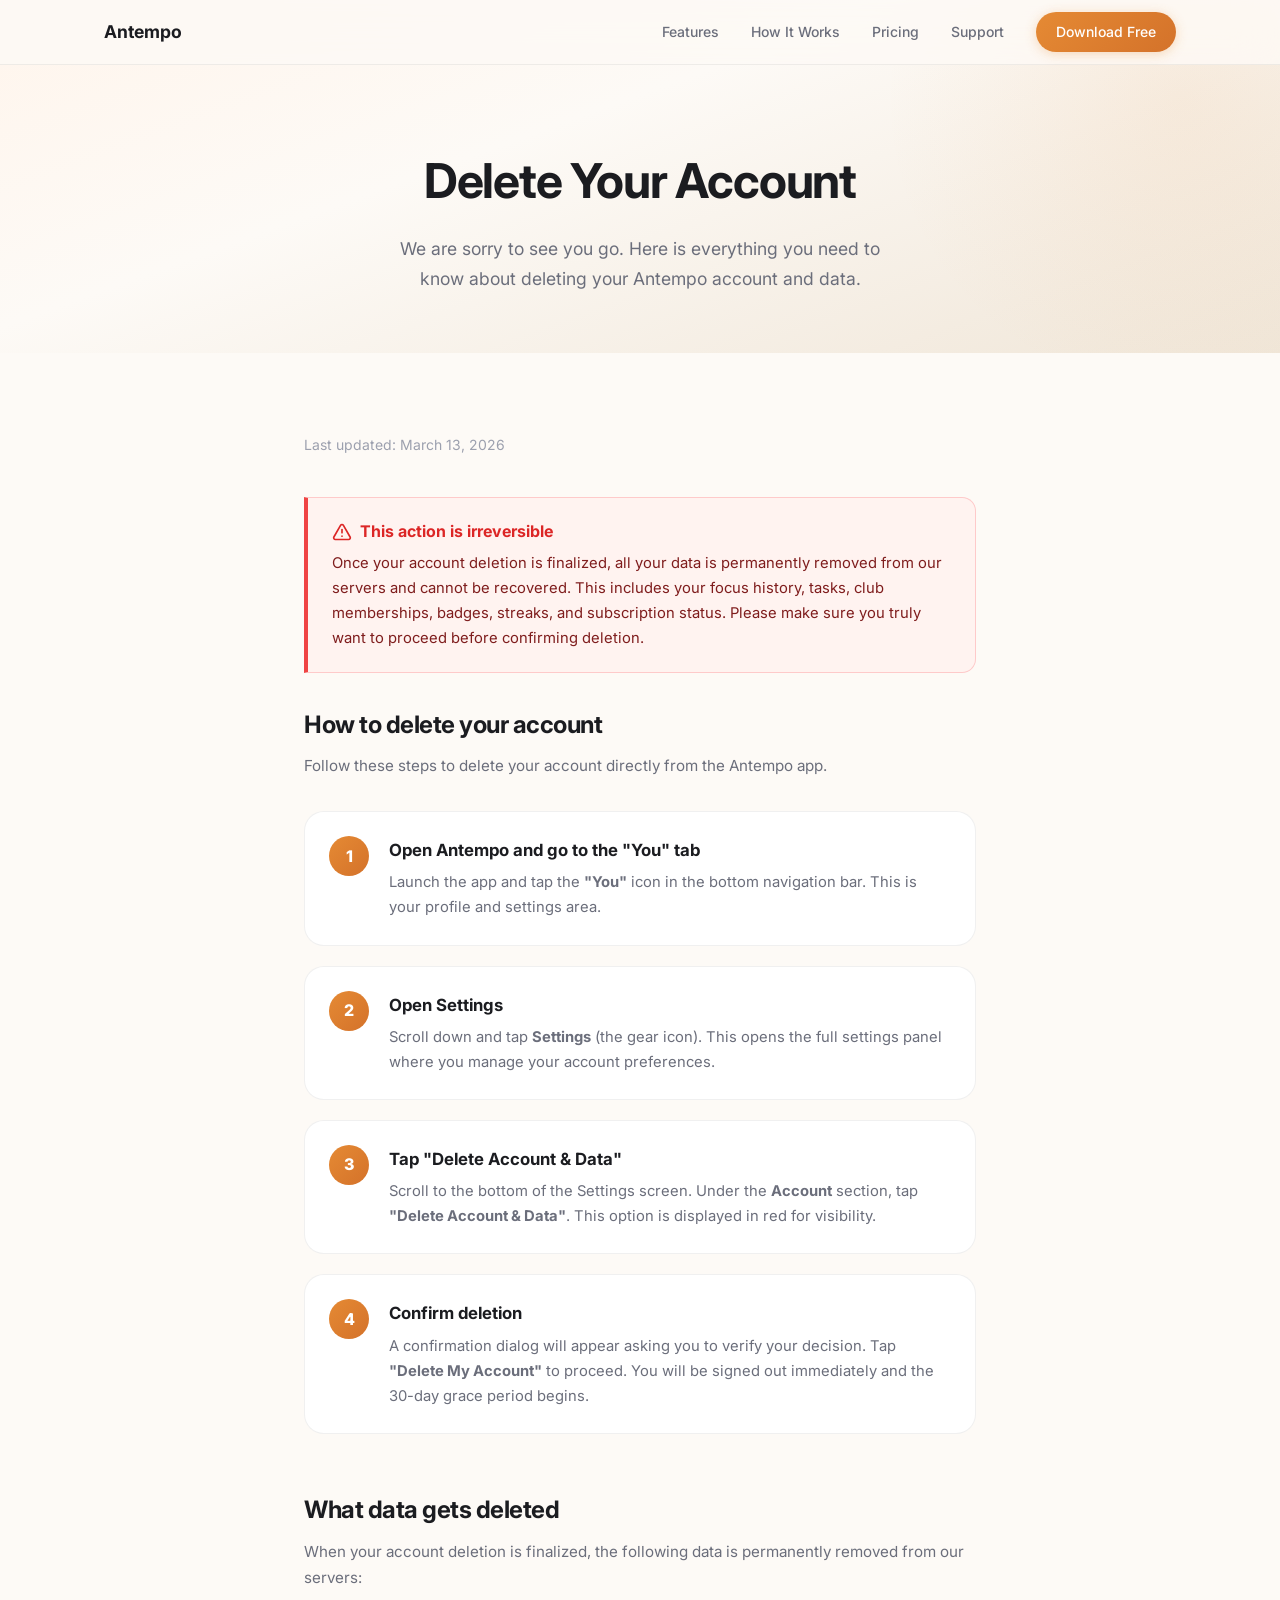
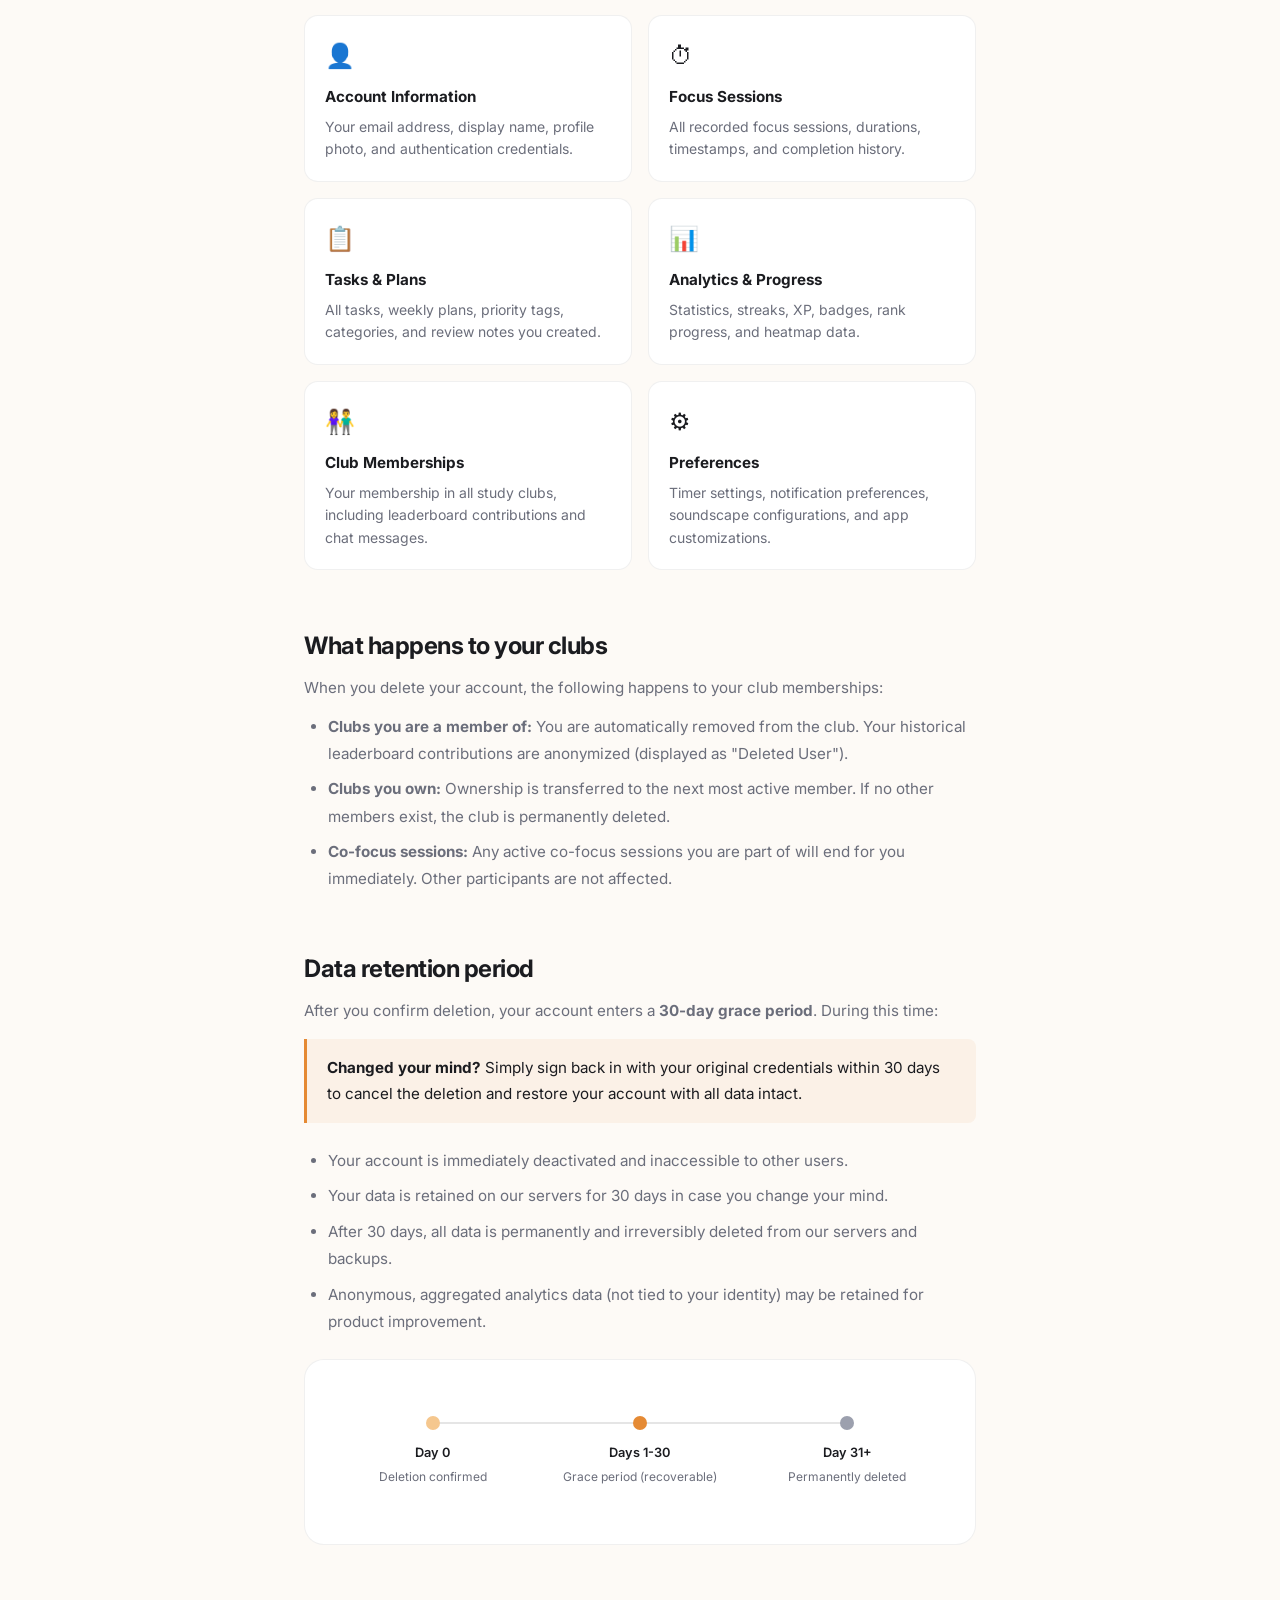
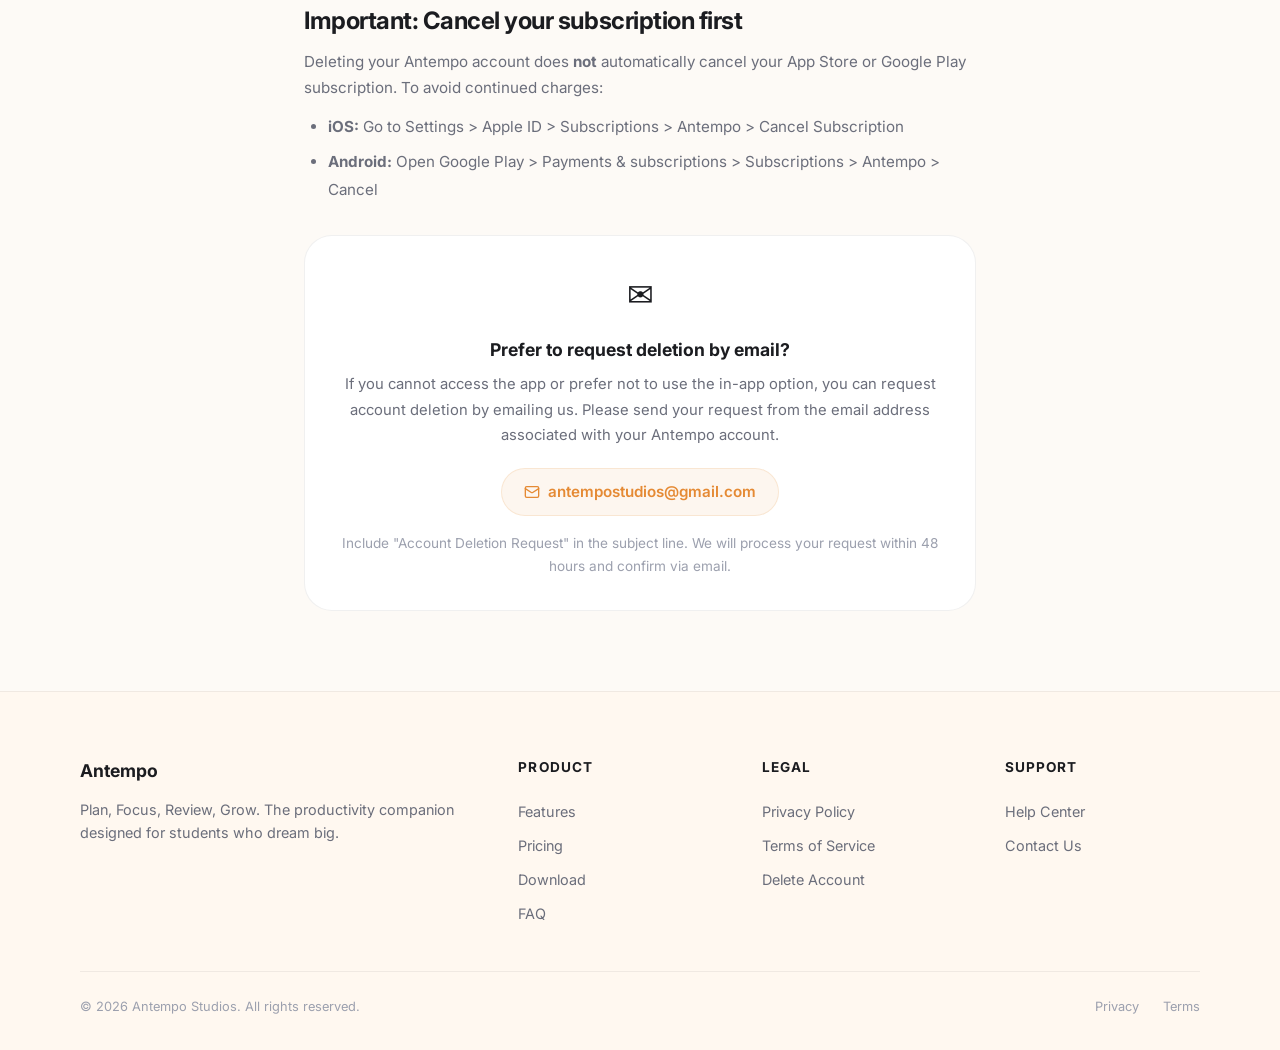
==== account-deletion.html @ c1f51f12 "feat: Premium support website — Apple Design Award quality Complete redesign of the Antempo support " ====
<!DOCTYPE html>
<html lang="en">
<head>
  <meta charset="UTF-8">
  <meta name="viewport" content="width=device-width, initial-scale=1.0">
  <title>Delete Your Account - Antempo</title>
  <meta name="description" content="Learn how to delete your Antempo account and all associated data. Step-by-step instructions and data retention details.">
  <link rel="preconnect" href="https://fonts.googleapis.com">
  <link rel="preconnect" href="https://fonts.gstatic.com" crossorigin>
  <link href="https://fonts.googleapis.com/css2?family=Inter:wght@400;500;600;700;800&display=swap" rel="stylesheet">
  <link rel="stylesheet" href="styles.css">
  <style>
    .deletion-hero {
      padding: 140px 1.5rem 60px;
      background: var(--hero-gradient);
      text-align: center;
      position: relative;
      overflow: hidden;
    }
    .deletion-hero::before {
      content: '';
      position: absolute;
      top: -200px; right: -200px;
      width: 600px; height: 600px;
      border-radius: 50%;
      background: radial-gradient(circle, rgba(229,138,52,0.08) 0%, transparent 70%);
      pointer-events: none;
    }
    .deletion-hero__title {
      font-family: var(--font-display);
      font-size: clamp(2rem, 5vw, 3rem);
      font-weight: 700;
      letter-spacing: -0.025em;
      color: var(--fg);
      margin-bottom: 0.75rem;
    }
    .deletion-hero__subtitle {
      font-size: 1.1rem;
      color: var(--fg-muted);
      max-width: 520px;
      margin: 0 auto;
    }

    /* Step cards */
    .steps {
      display: flex;
      flex-direction: column;
      gap: 1.25rem;
      margin-top: 2rem;
    }
    .step {
      display: flex;
      gap: 1.25rem;
      align-items: flex-start;
      background: var(--surface);
      border: 1px solid var(--border);
      border-radius: var(--radius-lg);
      padding: 1.5rem;
      transition: all var(--transition);
    }
    .step:hover {
      box-shadow: var(--shadow-md);
      border-color: rgba(229,138,52,0.15);
    }
    .step__number {
      width: 40px; height: 40px;
      border-radius: 50%;
      background: var(--accent-gradient);
      color: #fff;
      display: flex;
      align-items: center;
      justify-content: center;
      font-weight: 800;
      font-size: 1rem;
      flex-shrink: 0;
    }
    .step__content h3 {
      font-weight: 700;
      font-size: 1.05rem;
      margin-bottom: 0.35rem;
    }
    .step__content p {
      font-size: 0.925rem;
      color: var(--fg-muted);
      line-height: 1.7;
      margin: 0;
    }

    /* Warning box */
    .warning-box {
      background: #FFF3F0;
      border: 1px solid #FECACA;
      border-left: 4px solid #EF4444;
      border-radius: 0 var(--radius-md) var(--radius-md) 0;
      padding: 1.25rem 1.5rem;
      margin: 2rem 0;
    }
    .warning-box__title {
      font-weight: 700;
      font-size: 1rem;
      color: #DC2626;
      margin-bottom: 0.35rem;
      display: flex;
      align-items: center;
      gap: 0.5rem;
    }
    .warning-box p {
      font-size: 0.925rem;
      color: #7F1D1D;
      line-height: 1.7;
      margin: 0;
    }

    /* Data list */
    .data-grid {
      display: grid;
      grid-template-columns: repeat(auto-fit, minmax(260px, 1fr));
      gap: 1rem;
      margin-top: 1.5rem;
    }
    .data-card {
      background: var(--surface);
      border: 1px solid var(--border);
      border-radius: var(--radius-md);
      padding: 1.25rem;
    }
    .data-card__icon {
      font-size: 1.5rem;
      margin-bottom: 0.5rem;
    }
    .data-card__title {
      font-weight: 700;
      font-size: 0.95rem;
      margin-bottom: 0.35rem;
    }
    .data-card__desc {
      font-size: 0.875rem;
      color: var(--fg-muted);
      line-height: 1.6;
    }

    /* Email alternative box */
    .alternative-box {
      background: var(--surface);
      border: 1px solid var(--border);
      border-radius: var(--radius-xl);
      padding: 2rem;
      text-align: center;
      margin-top: 2rem;
    }
    .alternative-box__title {
      font-weight: 700;
      font-size: 1.1rem;
      margin-bottom: 0.5rem;
    }
    .alternative-box__desc {
      font-size: 0.925rem;
      color: var(--fg-muted);
      line-height: 1.7;
      margin-bottom: 1.25rem;
    }
    .alternative-box__email {
      display: inline-flex;
      align-items: center;
      gap: 8px;
      padding: 10px 22px;
      background: var(--accent-bg);
      border: 1px solid rgba(229,138,52,0.15);
      border-radius: 100px;
      font-weight: 600;
      font-size: 0.95rem;
      color: var(--accent);
      transition: all var(--transition);
    }
    .alternative-box__email:hover {
      background: rgba(229,138,52,0.14);
      color: #D4722A;
    }

    /* Timeline */
    .timeline-bar {
      display: flex;
      align-items: center;
      gap: 0;
      margin: 2rem 0;
      position: relative;
    }
    .timeline-step {
      flex: 1;
      text-align: center;
      position: relative;
    }
    .timeline-step__dot {
      width: 14px; height: 14px;
      border-radius: 50%;
      background: var(--accent);
      margin: 0 auto 0.75rem;
      position: relative;
      z-index: 1;
    }
    .timeline-step:first-child .timeline-step__dot { background: var(--accent); }
    .timeline-step:nth-child(2) .timeline-step__dot { background: var(--accent-light); }
    .timeline-step:last-child .timeline-step__dot { background: var(--fg-subtle); }
    .timeline-step__label {
      font-size: 0.8rem;
      font-weight: 600;
      color: var(--fg);
      margin-bottom: 0.2rem;
    }
    .timeline-step__desc {
      font-size: 0.75rem;
      color: var(--fg-muted);
    }
    .timeline-line {
      position: absolute;
      top: 6px;
      left: 16.66%;
      right: 16.66%;
      height: 2px;
      background: var(--border-strong);
      z-index: 0;
    }

    /* Content section headings */
    .content-heading {
      font-family: var(--font-display);
      font-size: 1.5rem;
      font-weight: 700;
      letter-spacing: -0.02em;
      margin-bottom: 0.5rem;
    }
    .content-heading--spaced {
      margin-top: 3.5rem;
    }
    .content-list {
      padding-left: 1.5rem;
      margin-bottom: 1rem;
    }
    .content-list li {
      list-style: disc;
      font-size: 0.95rem;
      color: var(--fg-muted);
      line-height: 1.8;
      margin-bottom: 0.5rem;
    }

    @media (max-width: 768px) {
      .deletion-hero { padding: 120px 1.25rem 50px; }
      .data-grid { grid-template-columns: 1fr; }
      .step { flex-direction: column; gap: 0.75rem; }
    }
  </style>
</head>
<body>

<!-- Navigation -->
<nav class="nav">
  <div class="nav__inner">
    <a href="index.html" class="nav__brand">
      <span>Antempo</span>
    </a>
    <button class="nav__toggle" aria-label="Toggle menu" onclick="document.querySelector('.nav__links').classList.toggle('active')">
      <svg viewBox="0 0 24 24" fill="none" stroke-width="2" stroke-linecap="round"><line x1="3" y1="6" x2="21" y2="6"/><line x1="3" y1="12" x2="21" y2="12"/><line x1="3" y1="18" x2="21" y2="18"/></svg>
    </button>
    <div class="nav__links">
      <a href="index.html#features">Features</a>
      <a href="index.html#how-it-works">How It Works</a>
      <a href="index.html#pricing">Pricing</a>
      <a href="support.html">Support</a>
      <a href="index.html#download" class="nav__cta">Download Free</a>
    </div>
  </div>
</nav>

<!-- Hero -->
<section class="deletion-hero">
  <div class="container">
    <h1 class="deletion-hero__title">Delete Your Account</h1>
    <p class="deletion-hero__subtitle">We are sorry to see you go. Here is everything you need to know about deleting your Antempo account and data.</p>
  </div>
</section>

<!-- Main Content -->
<section class="section">
  <div class="container--narrow">

    <p class="text-subtle" style="font-size:0.875rem;margin-bottom:2.5rem;">Last updated: March 13, 2026</p>

    <!-- Warning -->
    <div class="warning-box">
      <div class="warning-box__title">
        <svg width="20" height="20" viewBox="0 0 24 24" fill="none" stroke="currentColor" stroke-width="2" stroke-linecap="round" stroke-linejoin="round"><path d="m21.73 18-8-14a2 2 0 0 0-3.48 0l-8 14A2 2 0 0 0 4 21h16a2 2 0 0 0 1.73-3Z"/><line x1="12" x2="12" y1="9" y2="13"/><line x1="12" x2="12.01" y1="17" y2="17"/></svg>
        This action is irreversible
      </div>
      <p>Once your account deletion is finalized, all your data is permanently removed from our servers and cannot be recovered. This includes your focus history, tasks, club memberships, badges, streaks, and subscription status. Please make sure you truly want to proceed before confirming deletion.</p>
    </div>

    <!-- Steps -->
    <h2 class="content-heading">How to delete your account</h2>
    <p class="text-muted" style="font-size:0.95rem;line-height:1.7;">Follow these steps to delete your account directly from the Antempo app.</p>

    <div class="steps">
      <div class="step">
        <div class="step__number">1</div>
        <div class="step__content">
          <h3>Open Antempo and go to the "You" tab</h3>
          <p>Launch the app and tap the <strong>"You"</strong> icon in the bottom navigation bar. This is your profile and settings area.</p>
        </div>
      </div>
      <div class="step">
        <div class="step__number">2</div>
        <div class="step__content">
          <h3>Open Settings</h3>
          <p>Scroll down and tap <strong>Settings</strong> (the gear icon). This opens the full settings panel where you manage your account preferences.</p>
        </div>
      </div>
      <div class="step">
        <div class="step__number">3</div>
        <div class="step__content">
          <h3>Tap "Delete Account &amp; Data"</h3>
          <p>Scroll to the bottom of the Settings screen. Under the <strong>Account</strong> section, tap <strong>"Delete Account &amp; Data"</strong>. This option is displayed in red for visibility.</p>
        </div>
      </div>
      <div class="step">
        <div class="step__number">4</div>
        <div class="step__content">
          <h3>Confirm deletion</h3>
          <p>A confirmation dialog will appear asking you to verify your decision. Tap <strong>"Delete My Account"</strong> to proceed. You will be signed out immediately and the 30-day grace period begins.</p>
        </div>
      </div>
    </div>

    <!-- What gets deleted -->
    <h2 class="content-heading content-heading--spaced">What data gets deleted</h2>
    <p class="text-muted" style="font-size:0.95rem;line-height:1.7;">When your account deletion is finalized, the following data is permanently removed from our servers:</p>

    <div class="data-grid">
      <div class="data-card">
        <div class="data-card__icon">&#x1F464;</div>
        <div class="data-card__title">Account Information</div>
        <div class="data-card__desc">Your email address, display name, profile photo, and authentication credentials.</div>
      </div>
      <div class="data-card">
        <div class="data-card__icon">&#x23F1;</div>
        <div class="data-card__title">Focus Sessions</div>
        <div class="data-card__desc">All recorded focus sessions, durations, timestamps, and completion history.</div>
      </div>
      <div class="data-card">
        <div class="data-card__icon">&#x1F4CB;</div>
        <div class="data-card__title">Tasks &amp; Plans</div>
        <div class="data-card__desc">All tasks, weekly plans, priority tags, categories, and review notes you created.</div>
      </div>
      <div class="data-card">
        <div class="data-card__icon">&#x1F4CA;</div>
        <div class="data-card__title">Analytics &amp; Progress</div>
        <div class="data-card__desc">Statistics, streaks, XP, badges, rank progress, and heatmap data.</div>
      </div>
      <div class="data-card">
        <div class="data-card__icon">&#x1F46B;</div>
        <div class="data-card__title">Club Memberships</div>
        <div class="data-card__desc">Your membership in all study clubs, including leaderboard contributions and chat messages.</div>
      </div>
      <div class="data-card">
        <div class="data-card__icon">&#x2699;</div>
        <div class="data-card__title">Preferences</div>
        <div class="data-card__desc">Timer settings, notification preferences, soundscape configurations, and app customizations.</div>
      </div>
    </div>

    <!-- Club memberships -->
    <h2 class="content-heading content-heading--spaced">What happens to your clubs</h2>
    <p class="text-muted" style="font-size:0.95rem;line-height:1.7;margin-bottom:0.75rem;">When you delete your account, the following happens to your club memberships:</p>
    <ul class="content-list">
      <li><strong>Clubs you are a member of:</strong> You are automatically removed from the club. Your historical leaderboard contributions are anonymized (displayed as "Deleted User").</li>
      <li><strong>Clubs you own:</strong> Ownership is transferred to the next most active member. If no other members exist, the club is permanently deleted.</li>
      <li><strong>Co-focus sessions:</strong> Any active co-focus sessions you are part of will end for you immediately. Other participants are not affected.</li>
    </ul>

    <!-- Data retention -->
    <h2 class="content-heading content-heading--spaced">Data retention period</h2>
    <p class="text-muted" style="font-size:0.95rem;line-height:1.7;margin-bottom:1rem;">After you confirm deletion, your account enters a <strong>30-day grace period</strong>. During this time:</p>

    <div class="highlight-box" style="background:var(--accent-bg);border-left:3px solid var(--accent);padding:1rem 1.25rem;border-radius:0 var(--radius-sm) var(--radius-sm) 0;margin:1rem 0 1.5rem;">
      <p style="color:var(--fg);margin:0;font-size:0.95rem;line-height:1.7;"><strong>Changed your mind?</strong> Simply sign back in with your original credentials within 30 days to cancel the deletion and restore your account with all data intact.</p>
    </div>

    <ul class="content-list">
      <li>Your account is immediately deactivated and inaccessible to other users.</li>
      <li>Your data is retained on our servers for 30 days in case you change your mind.</li>
      <li>After 30 days, all data is permanently and irreversibly deleted from our servers and backups.</li>
      <li>Anonymous, aggregated analytics data (not tied to your identity) may be retained for product improvement.</li>
    </ul>

    <!-- Timeline visualization -->
    <div style="background:var(--surface);border:1px solid var(--border);border-radius:var(--radius-lg);padding:1.5rem;margin:1.5rem 0;">
      <div class="timeline-bar">
        <div class="timeline-line"></div>
        <div class="timeline-step">
          <div class="timeline-step__dot"></div>
          <div class="timeline-step__label">Day 0</div>
          <div class="timeline-step__desc">Deletion confirmed</div>
        </div>
        <div class="timeline-step">
          <div class="timeline-step__dot"></div>
          <div class="timeline-step__label">Days 1-30</div>
          <div class="timeline-step__desc">Grace period (recoverable)</div>
        </div>
        <div class="timeline-step">
          <div class="timeline-step__dot"></div>
          <div class="timeline-step__label">Day 31+</div>
          <div class="timeline-step__desc">Permanently deleted</div>
        </div>
      </div>
    </div>

    <!-- Subscription note -->
    <h2 class="content-heading content-heading--spaced">Important: Cancel your subscription first</h2>
    <p class="text-muted" style="font-size:0.95rem;line-height:1.7;margin-bottom:0.75rem;">Deleting your Antempo account does <strong>not</strong> automatically cancel your App Store or Google Play subscription. To avoid continued charges:</p>
    <ul class="content-list">
      <li><strong>iOS:</strong> Go to Settings &gt; Apple ID &gt; Subscriptions &gt; Antempo &gt; Cancel Subscription</li>
      <li><strong>Android:</strong> Open Google Play &gt; Payments &amp; subscriptions &gt; Subscriptions &gt; Antempo &gt; Cancel</li>
    </ul>

    <!-- Alternative: Email -->
    <div class="alternative-box">
      <div style="font-size:2rem;margin-bottom:0.75rem;">&#x2709;</div>
      <div class="alternative-box__title">Prefer to request deletion by email?</div>
      <p class="alternative-box__desc">If you cannot access the app or prefer not to use the in-app option, you can request account deletion by emailing us. Please send your request from the email address associated with your Antempo account.</p>
      <a href="mailto:antempostudios@gmail.com?subject=Account%20Deletion%20Request" class="alternative-box__email">
        <svg width="16" height="16" viewBox="0 0 24 24" fill="none" stroke="currentColor" stroke-width="2" stroke-linecap="round" stroke-linejoin="round"><rect x="2" y="4" width="20" height="16" rx="2"/><path d="m22 7-8.97 5.7a1.94 1.94 0 0 1-2.06 0L2 7"/></svg>
        antempostudios@gmail.com
      </a>
      <p class="text-subtle" style="font-size:0.85rem;margin-top:1rem;">Include "Account Deletion Request" in the subject line. We will process your request within 48 hours and confirm via email.</p>
    </div>

  </div>
</section>

<!-- Footer -->
<footer class="footer">
  <div class="footer__grid">
    <div>
      <div class="nav__brand"><span>Antempo</span></div>
      <p class="footer__brand-desc">Plan, Focus, Review, Grow. The productivity companion designed for students who dream big.</p>
    </div>
    <div class="footer__col">
      <div class="footer__col-title">Product</div>
      <a href="index.html#features">Features</a>
      <a href="index.html#pricing">Pricing</a>
      <a href="index.html#download">Download</a>
      <a href="index.html#faq">FAQ</a>
    </div>
    <div class="footer__col">
      <div class="footer__col-title">Legal</div>
      <a href="privacy.html">Privacy Policy</a>
      <a href="terms.html">Terms of Service</a>
      <a href="account-deletion.html">Delete Account</a>
    </div>
    <div class="footer__col">
      <div class="footer__col-title">Support</div>
      <a href="support.html">Help Center</a>
      <a href="mailto:antempostudios@gmail.com">Contact Us</a>
    </div>
  </div>
  <div class="footer__bottom">
    <span>&copy; 2026 Antempo Studios. All rights reserved.</span>
    <div class="footer__bottom-links">
      <a href="privacy.html">Privacy</a>
      <a href="terms.html">Terms</a>
    </div>
  </div>
</footer>

</body>
</html>
---- styles.css ----
/* ──────────────────────────────────────────────────────────
   Antempo — Global Stylesheet
   Apple Design Award quality · Warm luxury palette
   ────────────────────────────────────────────────────────── */

:root {
  --canvas: #FDFAF6;
  --surface: #FFFFFF;
  --surface-raised: #FFF8F0;
  --border: rgba(0,0,0,0.06);
  --border-strong: rgba(0,0,0,0.10);
  --fg: #1B1C20;
  --fg-muted: #6B6E7B;
  --fg-subtle: #9CA0AE;
  --accent: #E58A34;
  --accent-light: #F5C78E;
  --accent-bg: rgba(229,138,52,0.08);
  --accent-gradient: linear-gradient(135deg, #E58A34 0%, #D4722A 100%);
  --hero-gradient: linear-gradient(160deg, #FFF5EC 0%, #FDFAF6 40%, #F0E6D8 100%);
  --shadow-sm: 0 1px 3px rgba(0,0,0,0.04);
  --shadow-md: 0 4px 16px rgba(0,0,0,0.06);
  --shadow-lg: 0 12px 40px rgba(0,0,0,0.08);
  --shadow-xl: 0 20px 60px rgba(0,0,0,0.10);
  --radius-sm: 8px;
  --radius-md: 14px;
  --radius-lg: 20px;
  --radius-xl: 28px;
  --font: 'Inter', -apple-system, BlinkMacSystemFont, "Segoe UI", Roboto, sans-serif;
  --font-display: 'SF Pro Display', 'Inter', -apple-system, sans-serif;
  --max-w: 1120px;
  --max-w-narrow: 720px;
  --transition: 0.3s cubic-bezier(0.4, 0, 0.2, 1);
}

/* ── Reset ─────────────────────────────────────────────── */
*, *::before, *::after { margin: 0; padding: 0; box-sizing: border-box; }
html { scroll-behavior: smooth; -webkit-font-smoothing: antialiased; -moz-osx-font-smoothing: grayscale; }
body { font-family: var(--font); background: var(--canvas); color: var(--fg); line-height: 1.7; }
a { color: var(--accent); text-decoration: none; transition: color var(--transition); }
a:hover { color: #D4722A; }
img { max-width: 100%; height: auto; display: block; }
ul, ol { list-style: none; }

/* ── Utility ───────────────────────────────────────────── */
.container { max-width: var(--max-w); margin: 0 auto; padding: 0 1.5rem; }
.container--narrow { max-width: var(--max-w-narrow); margin: 0 auto; padding: 0 1.5rem; }
.sr-only { position: absolute; width: 1px; height: 1px; padding: 0; margin: -1px; overflow: hidden; clip: rect(0,0,0,0); border: 0; }
.text-center { text-align: center; }
.text-muted { color: var(--fg-muted); }
.text-subtle { color: var(--fg-subtle); }

/* ── Navigation ────────────────────────────────────────── */
.nav {
  position: fixed; top: 0; left: 0; right: 0; z-index: 100;
  background: rgba(253,250,246,0.85);
  backdrop-filter: blur(20px) saturate(180%);
  -webkit-backdrop-filter: blur(20px) saturate(180%);
  border-bottom: 1px solid var(--border);
  transition: background var(--transition);
}
.nav__inner {
  max-width: var(--max-w);
  margin: 0 auto;
  padding: 0 1.5rem;
  height: 64px;
  display: flex;
  align-items: center;
  justify-content: space-between;
}
.nav__brand {
  display: flex;
  align-items: center;
  gap: 10px;
  font-weight: 700;
  font-size: 1.1rem;
  color: var(--fg);
}
.nav__brand img {
  width: 32px;
  height: 32px;
  border-radius: var(--radius-sm);
}
.nav__links {
  display: flex;
  gap: 2rem;
  align-items: center;
}
.nav__links a {
  font-size: 0.875rem;
  font-weight: 500;
  color: var(--fg-muted);
  transition: color var(--transition);
}
.nav__links a:hover { color: var(--fg); }
.nav__cta {
  display: inline-flex;
  align-items: center;
  gap: 6px;
  padding: 8px 20px;
  background: var(--accent-gradient);
  color: #fff !important;
  border-radius: 100px;
  font-weight: 600;
  font-size: 0.875rem;
  box-shadow: 0 2px 12px rgba(229,138,52,0.3);
  transition: transform var(--transition), box-shadow var(--transition);
}
.nav__cta:hover {
  transform: translateY(-1px);
  box-shadow: 0 4px 20px rgba(229,138,52,0.4);
  color: #fff !important;
}

/* Mobile nav toggle */
.nav__toggle { display: none; background: none; border: none; cursor: pointer; padding: 8px; }
.nav__toggle svg { width: 24px; height: 24px; stroke: var(--fg); }

@media (max-width: 768px) {
  .nav__links { display: none; }
  .nav__toggle { display: block; }
  .nav__links.active {
    display: flex;
    flex-direction: column;
    position: absolute;
    top: 64px; left: 0; right: 0;
    background: rgba(253,250,246,0.98);
    backdrop-filter: blur(20px);
    padding: 1rem 1.5rem 1.5rem;
    border-bottom: 1px solid var(--border);
    gap: 0.5rem;
  }
  .nav__links.active a { padding: 0.5rem 0; font-size: 1rem; }
}

/* ── Hero ──────────────────────────────────────────────── */
.hero {
  padding: 140px 1.5rem 80px;
  background: var(--hero-gradient);
  text-align: center;
  position: relative;
  overflow: hidden;
}
.hero::before {
  content: '';
  position: absolute;
  top: -200px; right: -200px;
  width: 600px; height: 600px;
  border-radius: 50%;
  background: radial-gradient(circle, rgba(229,138,52,0.08) 0%, transparent 70%);
  pointer-events: none;
}
.hero__badge {
  display: inline-flex;
  align-items: center;
  gap: 6px;
  padding: 6px 16px;
  background: var(--accent-bg);
  border: 1px solid rgba(229,138,52,0.15);
  border-radius: 100px;
  font-size: 0.8rem;
  font-weight: 600;
  color: var(--accent);
  margin-bottom: 1.5rem;
}
.hero__title {
  font-family: var(--font-display);
  font-size: clamp(2.5rem, 6vw, 4rem);
  font-weight: 700;
  line-height: 1.1;
  letter-spacing: -0.025em;
  color: var(--fg);
  max-width: 700px;
  margin: 0 auto 1.25rem;
}
.hero__title span { color: var(--accent); }
.hero__subtitle {
  font-size: clamp(1rem, 2vw, 1.2rem);
  color: var(--fg-muted);
  max-width: 540px;
  margin: 0 auto 2.5rem;
  line-height: 1.7;
}
.hero__actions {
  display: flex;
  gap: 1rem;
  justify-content: center;
  flex-wrap: wrap;
}

/* ── Buttons ───────────────────────────────────────────── */
.btn {
  display: inline-flex;
  align-items: center;
  gap: 8px;
  padding: 14px 28px;
  border-radius: 100px;
  font-weight: 600;
  font-size: 1rem;
  cursor: pointer;
  border: none;
  transition: all var(--transition);
}
.btn--primary {
  background: var(--accent-gradient);
  color: #fff;
  box-shadow: 0 4px 20px rgba(229,138,52,0.3);
}
.btn--primary:hover {
  transform: translateY(-2px);
  box-shadow: 0 6px 28px rgba(229,138,52,0.4);
  color: #fff;
}
.btn--secondary {
  background: var(--surface);
  color: var(--fg);
  border: 1px solid var(--border-strong);
  box-shadow: var(--shadow-sm);
}
.btn--secondary:hover {
  background: var(--surface-raised);
  transform: translateY(-1px);
  box-shadow: var(--shadow-md);
}
.btn--small { padding: 10px 20px; font-size: 0.875rem; }

/* ── Section ───────────────────────────────────────────── */
.section {
  padding: 5rem 1.5rem;
}
.section--alt { background: var(--surface-raised); }
.section__label {
  font-size: 0.8rem;
  font-weight: 700;
  text-transform: uppercase;
  letter-spacing: 0.1em;
  color: var(--accent);
  margin-bottom: 0.75rem;
}
.section__title {
  font-family: var(--font-display);
  font-size: clamp(1.75rem, 4vw, 2.5rem);
  font-weight: 700;
  letter-spacing: -0.02em;
  line-height: 1.2;
  margin-bottom: 1rem;
}
.section__desc {
  font-size: 1.05rem;
  color: var(--fg-muted);
  max-width: 560px;
  line-height: 1.7;
}
.section__desc--center { margin: 0 auto; }

/* ── Feature Grid ──────────────────────────────────────── */
.features {
  display: grid;
  grid-template-columns: repeat(auto-fit, minmax(300px, 1fr));
  gap: 1.5rem;
  margin-top: 3rem;
}
.feature-card {
  background: var(--surface);
  border: 1px solid var(--border);
  border-radius: var(--radius-lg);
  padding: 2rem;
  transition: all var(--transition);
}
.feature-card:hover {
  transform: translateY(-4px);
  box-shadow: var(--shadow-lg);
  border-color: rgba(229,138,52,0.2);
}
.feature-card__icon {
  width: 48px; height: 48px;
  border-radius: var(--radius-md);
  background: var(--accent-bg);
  display: flex;
  align-items: center;
  justify-content: center;
  font-size: 1.5rem;
  margin-bottom: 1.25rem;
}
.feature-card__title {
  font-weight: 700;
  font-size: 1.1rem;
  margin-bottom: 0.5rem;
}
.feature-card__desc {
  font-size: 0.925rem;
  color: var(--fg-muted);
  line-height: 1.65;
}

/* ── Stats Row ─────────────────────────────────────────── */
.stats {
  display: grid;
  grid-template-columns: repeat(auto-fit, minmax(160px, 1fr));
  gap: 1.5rem;
  margin-top: 3rem;
}
.stat {
  text-align: center;
  padding: 2rem 1rem;
  background: var(--surface);
  border-radius: var(--radius-lg);
  border: 1px solid var(--border);
}
.stat__number {
  font-family: var(--font-display);
  font-size: 2.5rem;
  font-weight: 800;
  color: var(--accent);
  letter-spacing: -0.02em;
}
.stat__label {
  font-size: 0.85rem;
  color: var(--fg-muted);
  margin-top: 0.25rem;
}

/* ── Pricing ───────────────────────────────────────────── */
.pricing-grid {
  display: grid;
  grid-template-columns: repeat(auto-fit, minmax(280px, 1fr));
  gap: 1.5rem;
  margin-top: 3rem;
  max-width: 800px;
  margin-left: auto;
  margin-right: auto;
}
.pricing-card {
  background: var(--surface);
  border: 1px solid var(--border);
  border-radius: var(--radius-xl);
  padding: 2.5rem 2rem;
  position: relative;
  transition: all var(--transition);
}
.pricing-card--featured {
  border-color: var(--accent);
  box-shadow: 0 0 0 1px var(--accent), var(--shadow-lg);
}
.pricing-card--featured::before {
  content: 'Most Popular';
  position: absolute;
  top: -12px; left: 50%; transform: translateX(-50%);
  padding: 4px 16px;
  background: var(--accent-gradient);
  color: #fff;
  border-radius: 100px;
  font-size: 0.75rem;
  font-weight: 700;
}
.pricing-card__name { font-weight: 700; font-size: 1.1rem; margin-bottom: 0.5rem; }
.pricing-card__price {
  font-family: var(--font-display);
  font-size: 2.5rem;
  font-weight: 800;
  letter-spacing: -0.03em;
}
.pricing-card__price span { font-size: 1rem; font-weight: 500; color: var(--fg-muted); }
.pricing-card__features { margin: 1.5rem 0; }
.pricing-card__features li {
  padding: 0.4rem 0;
  font-size: 0.925rem;
  color: var(--fg-muted);
  display: flex;
  align-items: center;
  gap: 8px;
}
.pricing-card__features li::before {
  content: '';
  width: 18px; height: 18px;
  border-radius: 50%;
  background: var(--accent-bg);
  flex-shrink: 0;
  background-image: url("data:image/svg+xml,%3Csvg xmlns='http://www.w3.org/2000/svg' width='12' height='12' viewBox='0 0 24 24' fill='none' stroke='%23E58A34' stroke-width='3' stroke-linecap='round' stroke-linejoin='round'%3E%3Cpolyline points='20 6 9 17 4 12'/%3E%3C/svg%3E");
  background-repeat: no-repeat;
  background-position: center;
}

/* ── FAQ ───────────────────────────────────────────────── */
.faq-list { margin-top: 2.5rem; max-width: var(--max-w-narrow); margin-left: auto; margin-right: auto; }
.faq-item {
  border-bottom: 1px solid var(--border);
  padding: 1.25rem 0;
}
.faq-item summary {
  font-weight: 600;
  font-size: 1rem;
  cursor: pointer;
  display: flex;
  justify-content: space-between;
  align-items: center;
  gap: 1rem;
  list-style: none;
}
.faq-item summary::-webkit-details-marker { display: none; }
.faq-item summary::after {
  content: '+';
  font-size: 1.25rem;
  color: var(--fg-subtle);
  transition: transform var(--transition);
  flex-shrink: 0;
}
.faq-item[open] summary::after { content: '-'; }
.faq-item p {
  margin-top: 0.75rem;
  font-size: 0.925rem;
  color: var(--fg-muted);
  line-height: 1.7;
}

/* ── Legal pages ───────────────────────────────────────── */
.legal {
  padding: 120px 1.5rem 4rem;
}
.legal h1 {
  font-family: var(--font-display);
  font-size: clamp(2rem, 4vw, 2.75rem);
  font-weight: 700;
  letter-spacing: -0.02em;
  margin-bottom: 0.5rem;
}
.legal .last-updated {
  font-size: 0.875rem;
  color: var(--fg-subtle);
  margin-bottom: 2.5rem;
}
.legal h2 {
  font-size: 1.25rem;
  font-weight: 700;
  margin-top: 2.5rem;
  margin-bottom: 0.75rem;
  color: var(--fg);
}
.legal h3 {
  font-size: 1.05rem;
  font-weight: 600;
  margin-top: 1.75rem;
  margin-bottom: 0.5rem;
}
.legal p, .legal li {
  font-size: 0.95rem;
  color: var(--fg-muted);
  line-height: 1.8;
  margin-bottom: 0.75rem;
}
.legal ul, .legal ol {
  padding-left: 1.5rem;
  margin-bottom: 1rem;
}
.legal ul li { list-style: disc; }
.legal ol li { list-style: decimal; }
.legal a { text-decoration: underline; text-underline-offset: 3px; }
.legal .highlight-box {
  background: var(--accent-bg);
  border-left: 3px solid var(--accent);
  padding: 1rem 1.25rem;
  border-radius: 0 var(--radius-sm) var(--radius-sm) 0;
  margin: 1.5rem 0;
}
.legal .highlight-box p { color: var(--fg); margin-bottom: 0; }

/* ── Footer ────────────────────────────────────────────── */
.footer {
  padding: 4rem 1.5rem 2rem;
  border-top: 1px solid var(--border);
  background: var(--surface-raised);
}
.footer__grid {
  max-width: var(--max-w);
  margin: 0 auto;
  display: grid;
  grid-template-columns: 2fr repeat(3, 1fr);
  gap: 3rem;
}
.footer__brand-desc {
  font-size: 0.9rem;
  color: var(--fg-muted);
  margin-top: 0.75rem;
  line-height: 1.6;
}
.footer__col-title {
  font-weight: 700;
  font-size: 0.85rem;
  text-transform: uppercase;
  letter-spacing: 0.08em;
  color: var(--fg);
  margin-bottom: 1rem;
}
.footer__col a {
  display: block;
  font-size: 0.9rem;
  color: var(--fg-muted);
  padding: 0.3rem 0;
}
.footer__col a:hover { color: var(--accent); }
.footer__bottom {
  max-width: var(--max-w);
  margin: 2.5rem auto 0;
  padding-top: 1.5rem;
  border-top: 1px solid var(--border);
  display: flex;
  justify-content: space-between;
  align-items: center;
  font-size: 0.8rem;
  color: var(--fg-subtle);
}
.footer__bottom-links { display: flex; gap: 1.5rem; }
.footer__bottom-links a { color: var(--fg-subtle); }

@media (max-width: 768px) {
  .footer__grid { grid-template-columns: 1fr 1fr; gap: 2rem; }
  .footer__bottom { flex-direction: column; gap: 0.75rem; text-align: center; }
}
@media (max-width: 480px) {
  .footer__grid { grid-template-columns: 1fr; }
}

/* ── CTA Banner ────────────────────────────────────────── */
.cta-banner {
  padding: 4rem 1.5rem;
  text-align: center;
}
.cta-banner__inner {
  max-width: 640px;
  margin: 0 auto;
  padding: 3.5rem 2rem;
  background: var(--accent-gradient);
  border-radius: var(--radius-xl);
  color: #fff;
  position: relative;
  overflow: hidden;
}
.cta-banner__inner::before {
  content: '';
  position: absolute;
  top: -60px; right: -60px;
  width: 200px; height: 200px;
  border-radius: 50%;
  background: rgba(255,255,255,0.1);
}
.cta-banner__title {
  font-family: var(--font-display);
  font-size: clamp(1.5rem, 3vw, 2rem);
  font-weight: 700;
  margin-bottom: 0.75rem;
  position: relative;
}
.cta-banner__desc {
  font-size: 1rem;
  opacity: 0.9;
  margin-bottom: 1.5rem;
  position: relative;
}
.cta-banner .btn--secondary {
  background: #fff;
  color: var(--accent);
  border: none;
}

/* ── Responsive ────────────────────────────────────────── */
@media (max-width: 768px) {
  .section { padding: 3.5rem 1.25rem; }
  .hero { padding: 120px 1.25rem 60px; }
  .features { grid-template-columns: 1fr; }
}
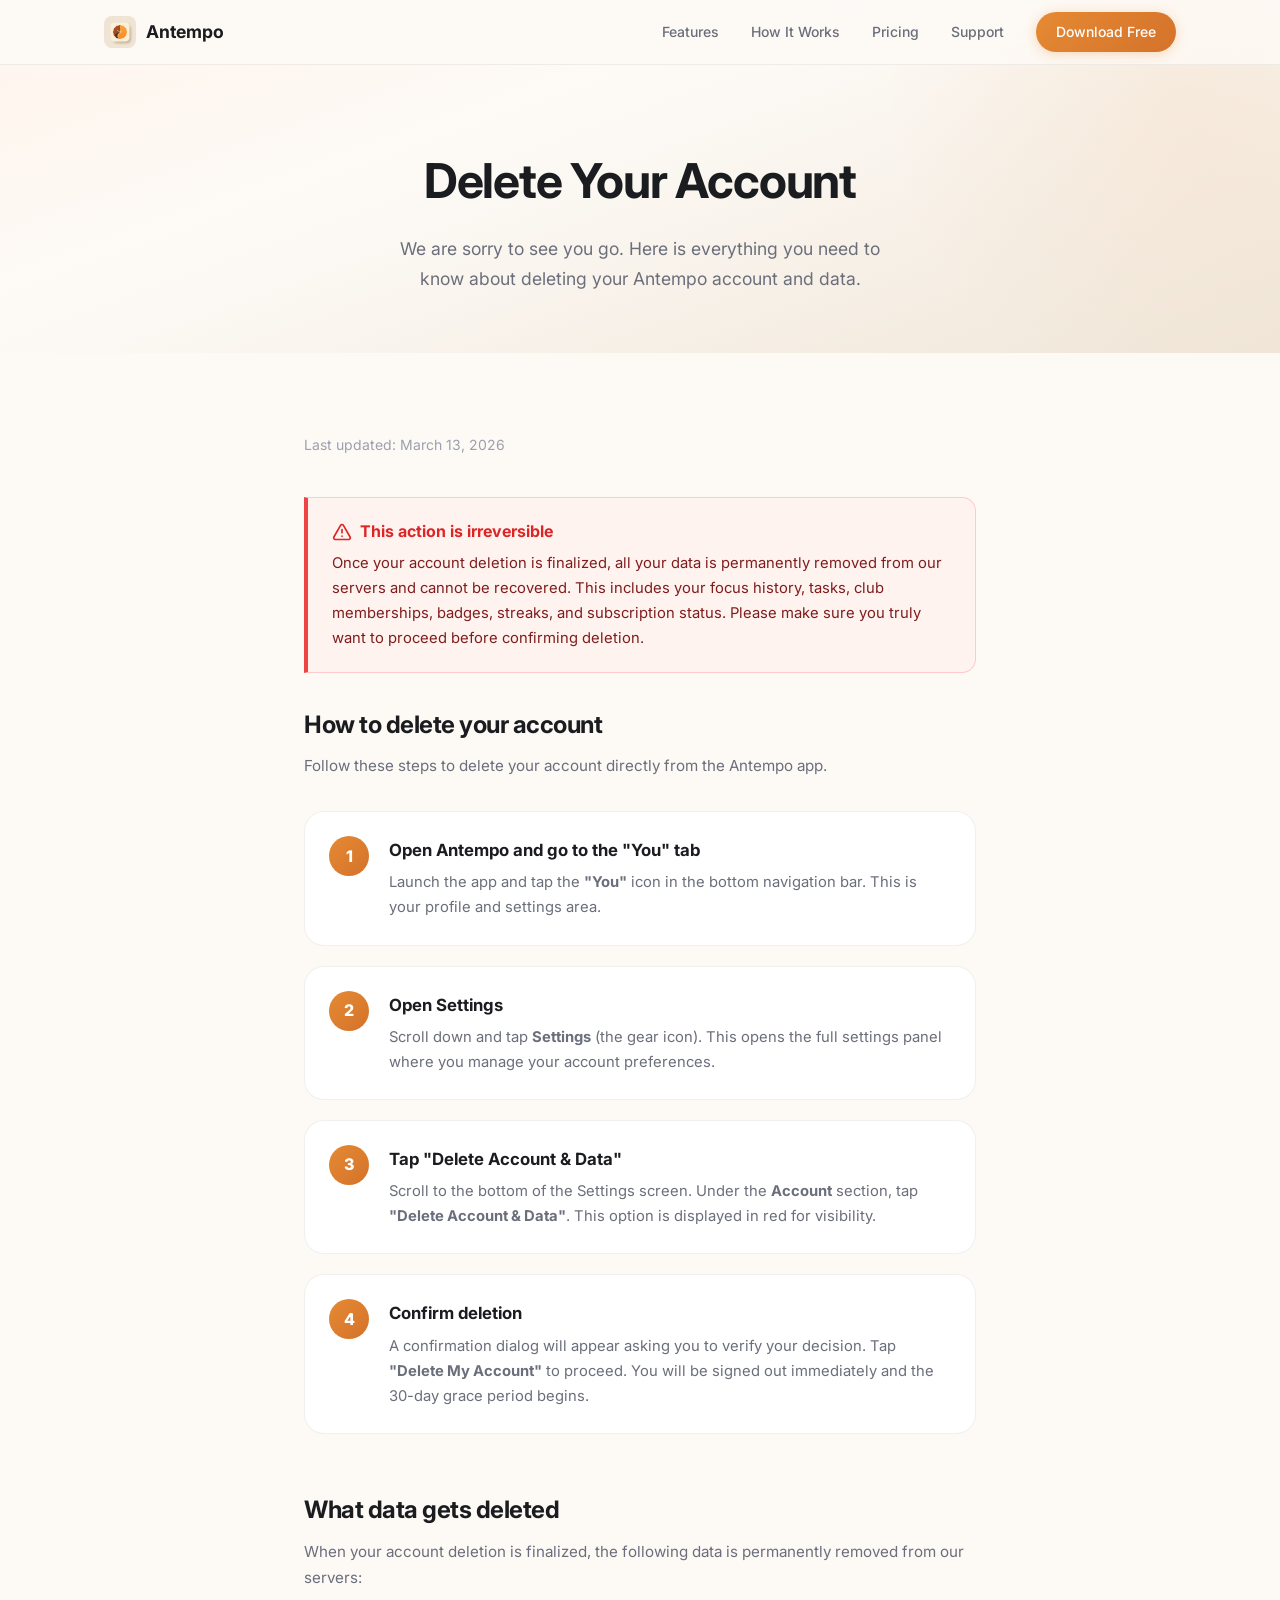
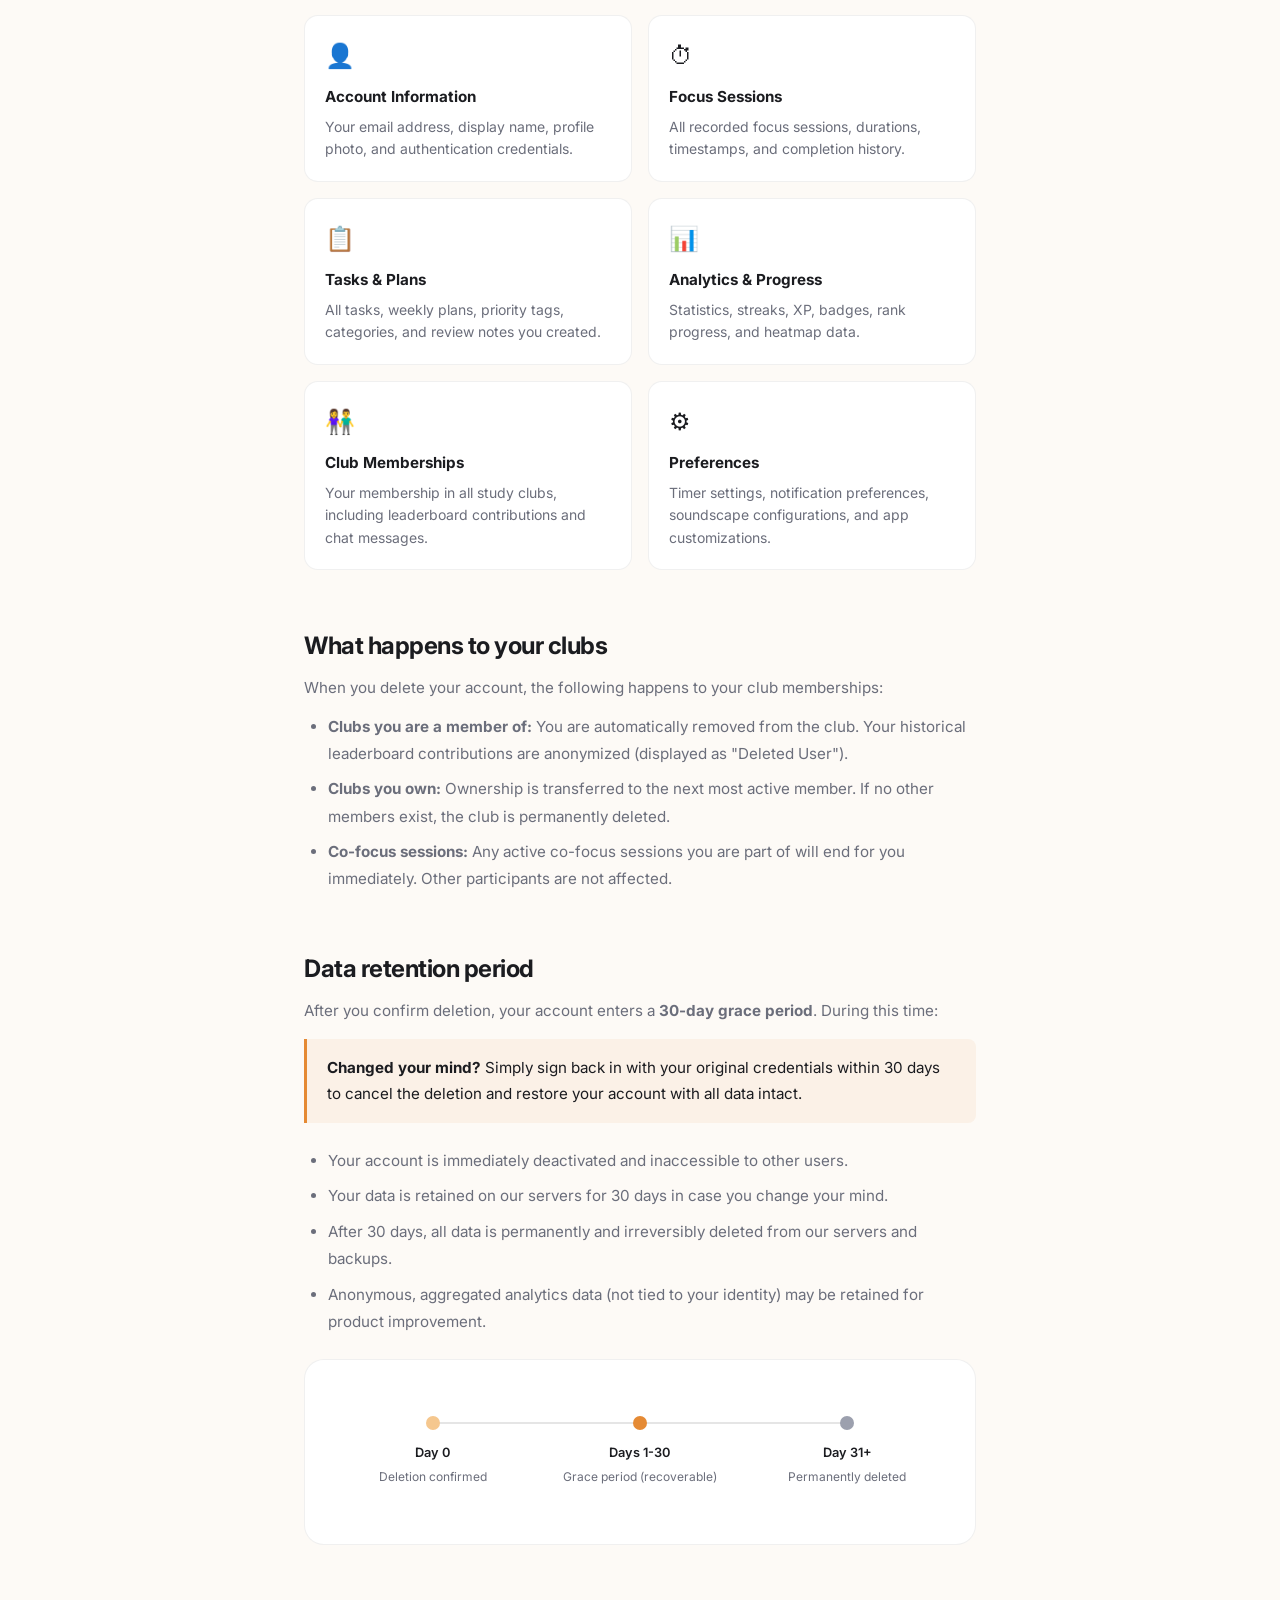
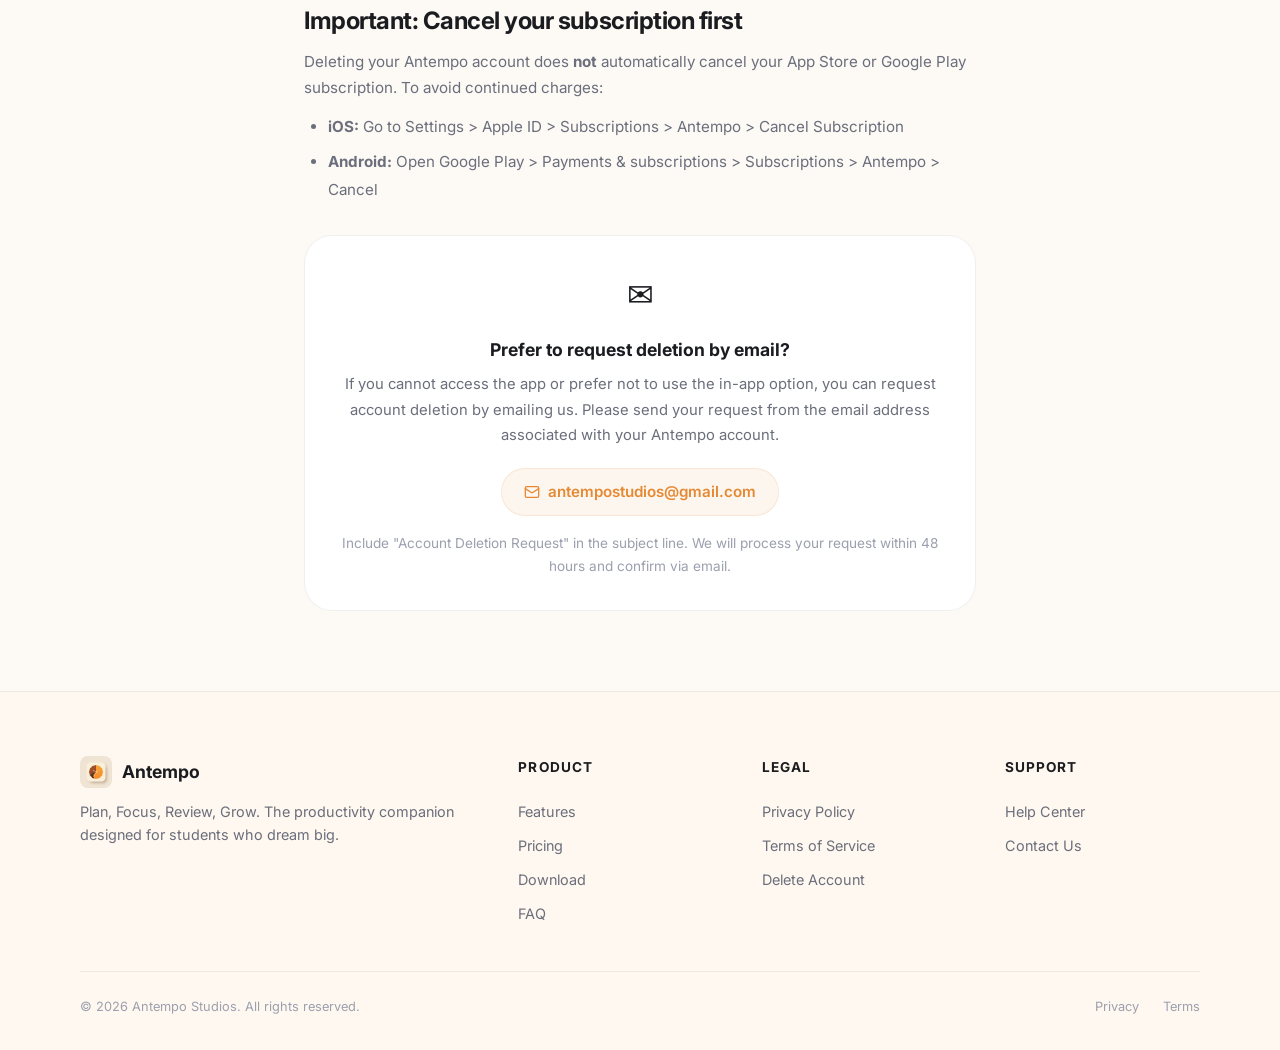
==== commit 466ffc56: "Add logo to navigation bar and footer across all pages Co-Authored-By: Claude Opus 4.6 <noreply@anth" ====
--- a/account-deletion.html
+++ b/account-deletion.html
@@ -257,6 +257,7 @@
 <nav class="nav">
   <div class="nav__inner">
     <a href="index.html" class="nav__brand">
+      <img src="logo.png" alt="Antempo" width="32" height="32">
       <span>Antempo</span>
     </a>
     <button class="nav__toggle" aria-label="Toggle menu" onclick="document.querySelector('.nav__links').classList.toggle('active')">
@@ -440,7 +441,7 @@
 <footer class="footer">
   <div class="footer__grid">
     <div>
-      <div class="nav__brand"><span>Antempo</span></div>
+      <div class="nav__brand"><img src="logo.png" alt="Antempo" width="28" height="28"><span>Antempo</span></div>
       <p class="footer__brand-desc">Plan, Focus, Review, Grow. The productivity companion designed for students who dream big.</p>
     </div>
     <div class="footer__col">
